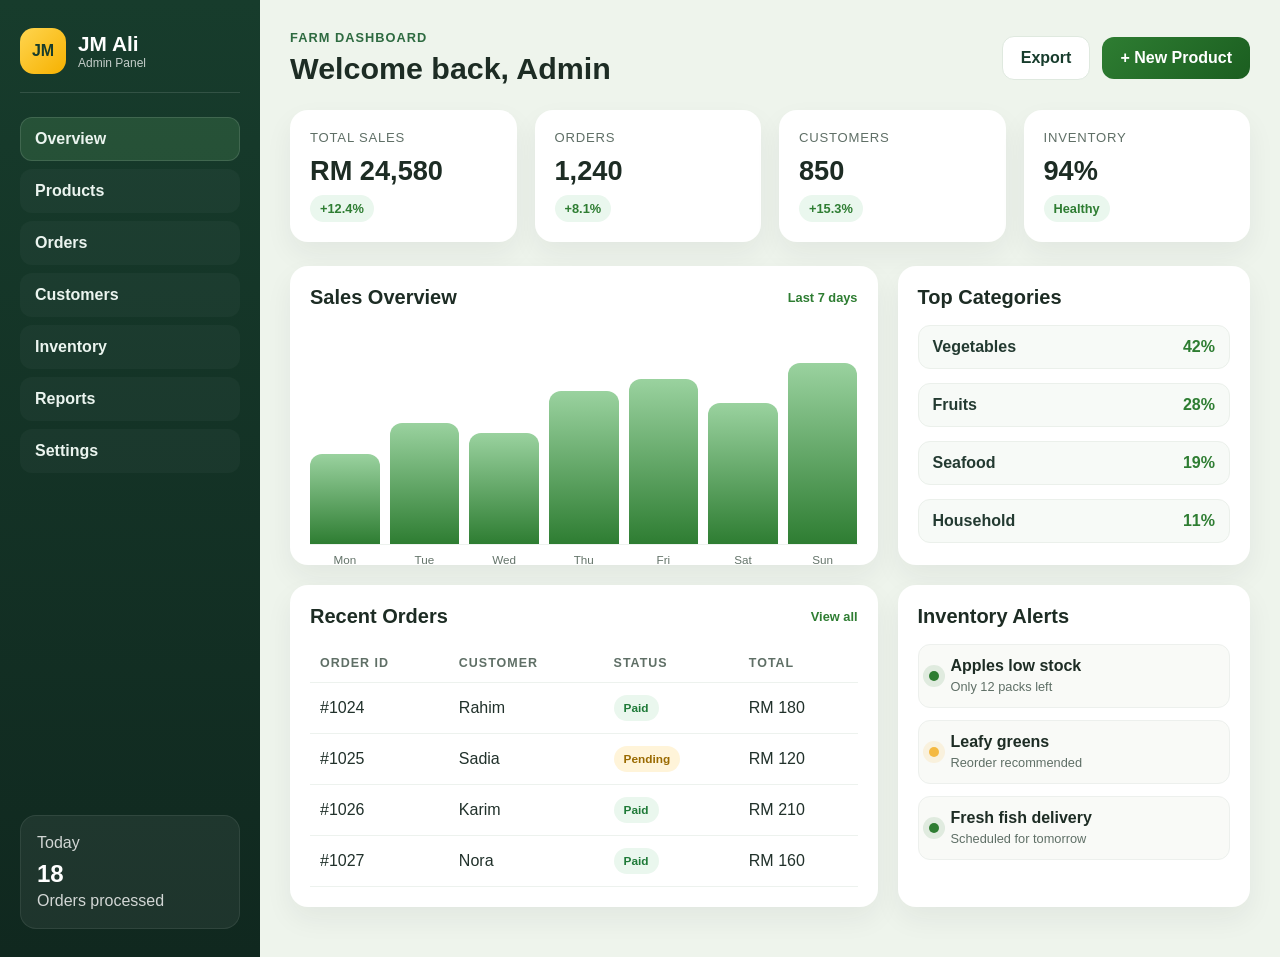
==== Admin/index.html @ f3543692 "Added Admin Page" ====
<!DOCTYPE html>
<html lang="en">
<head>
    <meta charset="UTF-8">
    <meta name="viewport" content="width=device-width, initial-scale=1.0">
    <title>JM Ali Admin</title>
    <link rel="stylesheet" href="css/admin.css">
</head>
<body>
    <div class="admin-shell">
        <aside class="sidebar">
            <div class="brand">
                <div class="brand-mark">JM</div>
                <div class="brand-text">
                    <strong>JM Ali</strong>
                    <span>Admin Panel</span>
                </div>
            </div>

            <nav class="nav-menu" aria-label="Sidebar navigation">
                <a class="nav-item active" href="#">Overview</a>
                <a class="nav-item" href="#">Products</a>
                <a class="nav-item" href="#">Orders</a>
                <a class="nav-item" href="#">Customers</a>
                <a class="nav-item" href="#">Inventory</a>
                <a class="nav-item" href="#">Reports</a>
                <a class="nav-item" href="#">Settings</a>
            </nav>

            <div class="sidebar-card">
                <p>Today</p>
                <strong>18</strong>
                <span>Orders processed</span>
            </div>
        </aside>

        <main class="main-panel">
            <header class="topbar">
                <div>
                    <p class="eyebrow">Farm Dashboard</p>
                    <h1>Welcome back, Admin</h1>
                </div>

                <div class="topbar-actions">
                    <button class="ghost-btn">Export</button>
                    <button class="primary-btn">+ New Product</button>
                </div>
            </header>

            <section class="stats-grid">
                <div class="stat-card">
                    <p class="label">Total Sales</p>
                    <div class="value">RM 24,580</div>
                    <span class="trend">+12.4%</span>
                </div>

                <div class="stat-card">
                    <p class="label">Orders</p>
                    <div class="value">1,240</div>
                    <span class="trend">+8.1%</span>
                </div>

                <div class="stat-card">
                    <p class="label">Customers</p>
                    <div class="value">850</div>
                    <span class="trend">+15.3%</span>
                </div>

                <div class="stat-card">
                    <p class="label">Inventory</p>
                    <div class="value">94%</div>
                    <span class="trend">Healthy</span>
                </div>
            </section>

            <section class="main-grid">
                <div class="panel">
                    <div class="panel-header">
                        <h2>Sales Overview</h2>
                        <span>Last 7 days</span>
                    </div>

                    <div class="chart" aria-label="Sales chart">
                        <span data-label="Mon" style="--h: 45%;"></span>
                        <span data-label="Tue" style="--h: 60%;"></span>
                        <span data-label="Wed" style="--h: 55%;"></span>
                        <span data-label="Thu" style="--h: 76%;"></span>
                        <span data-label="Fri" style="--h: 82%;"></span>
                        <span data-label="Sat" style="--h: 70%;"></span>
                        <span data-label="Sun" style="--h: 90%;"></span>
                    </div>
                </div>

                <div class="panel">
                    <div class="panel-header">
                        <h2>Top Categories</h2>
                    </div>

                    <ul class="category-list">
                        <li><span>Vegetables</span><strong>42%</strong></li>
                        <li><span>Fruits</span><strong>28%</strong></li>
                        <li><span>Seafood</span><strong>19%</strong></li>
                        <li><span>Household</span><strong>11%</strong></li>
                    </ul>
                </div>
            </section>

            <section class="table-grid">
                <div class="panel">
                    <div class="panel-header">
                        <h2>Recent Orders</h2>
                        <a href="#">View all</a>
                    </div>

                    <table class="table">
                        <thead>
                            <tr>
                                <th>Order ID</th>
                                <th>Customer</th>
                                <th>Status</th>
                                <th>Total</th>
                            </tr>
                        </thead>
                        <tbody>
                            <tr>
                                <td>#1024</td>
                                <td>Rahim</td>
                                <td><span class="status paid">Paid</span></td>
                                <td>RM 180</td>
                            </tr>
                            <tr>
                                <td>#1025</td>
                                <td>Sadia</td>
                                <td><span class="status pending">Pending</span></td>
                                <td>RM 120</td>
                            </tr>
                            <tr>
                                <td>#1026</td>
                                <td>Karim</td>
                                <td><span class="status paid">Paid</span></td>
                                <td>RM 210</td>
                            </tr>
                            <tr>
                                <td>#1027</td>
                                <td>Nora</td>
                                <td><span class="status paid">Paid</span></td>
                                <td>RM 160</td>
                            </tr>
                        </tbody>
                    </table>
                </div>

                <div class="panel">
                    <div class="panel-header">
                        <h2>Inventory Alerts</h2>
                    </div>

                    <div class="alert-list">
                        <div class="alert-item">
                            <span class="alert-dot"></span>
                            <div>
                                <strong>Apples low stock</strong>
                                <span>Only 12 packs left</span>
                            </div>
                        </div>

                        <div class="alert-item warning">
                            <span class="alert-dot"></span>
                            <div>
                                <strong>Leafy greens</strong>
                                <span>Reorder recommended</span>
                            </div>
                        </div>

                        <div class="alert-item">
                            <span class="alert-dot"></span>
                            <div>
                                <strong>Fresh fish delivery</strong>
                                <span>Scheduled for tomorrow</span>
                            </div>
                        </div>
                    </div>
                </div>
            </section>
        </main>
    </div>
</body>
</html>
---- Admin/css/admin.css ----
* {
    box-sizing: border-box;
}

body {
    margin: 0;
    font-family: 'Segoe UI', Tahoma, Geneva, Verdana, sans-serif;
    background: #f5f7f3;
    color: #21312b;
}

button,
a {
    font: inherit;
}

.admin-shell {
    display: flex;
    min-height: 100vh;
    background: #eef4ec;
}

.sidebar {
    width: 260px;
    background: linear-gradient(180deg, #173c2c 0%, #10281f 100%);
    color: #ffffff;
    padding: 28px 20px;
    display: flex;
    flex-direction: column;
    gap: 24px;
}

.brand {
    display: flex;
    align-items: center;
    gap: 12px;
    padding-bottom: 18px;
    border-bottom: 1px solid rgba(255,255,255,0.12);
}

.brand-mark {
    width: 46px;
    height: 46px;
    border-radius: 14px;
    background: linear-gradient(135deg, #ffd54f, #f6b100);
    display: flex;
    align-items: center;
    justify-content: center;
    color: #173c2c;
    font-weight: 800;
}

.brand-text {
    display: flex;
    flex-direction: column;
}

.brand-text strong {
    font-size: 1.3rem;
    line-height: 1.2;
}

.brand-text span {
    opacity: 0.75;
    font-size: 0.75rem;
}

.nav-menu {
    display: flex;
    flex-direction: column;
    gap: 8px;
}

.nav-item {
    text-decoration: none;
    color: #ebf4ef;
    background: rgba(255,255,255,0.03);
    border: 1px solid transparent;
    border-radius: 12px;
    padding: 12px 14px;
    transition: 0.2s ease;
    font-weight: 600;
}

.nav-item:hover,
.nav-item.active {
    background: rgba(110, 196, 116, 0.18);
    border-color: rgba(255,255,255,0.12);
}

.sidebar-card {
    margin-top: auto;
    background: rgba(255,255,255,0.06);
    border: 1px solid rgba(255,255,255,0.08);
    border-radius: 16px;
    padding: 18px 16px;
}

.sidebar-card p,
.sidebar-card span {
    margin: 0;
    display: block;
    opacity: 0.8;
}

.sidebar-card strong {
    display: block;
    margin: 8px 0 4px;
    font-size: 1.5rem;
}

.main-panel {
    flex: 1;
    padding: 30px;
}

.topbar {
    display: flex;
    align-items: center;
    justify-content: space-between;
    gap: 16px;
    margin-bottom: 24px;
}

.eyebrow {
    margin: 0 0 6px;
    font-size: 0.8rem;
    letter-spacing: 0.08em;
    text-transform: uppercase;
    color: #2d6a40;
    font-weight: 700;
}

.topbar h1 {
    margin: 0;
    font-size: clamp(1.9rem, 2vw, 2.6rem);
    color: #1d2c24;
}

.topbar-actions {
    display: flex;
    align-items: center;
    gap: 12px;
}

.primary-btn,
.ghost-btn {
    border: none;
    border-radius: 12px;
    padding: 12px 18px;
    font-weight: 700;
    cursor: pointer;
    transition: transform 0.2s ease;
}

.primary-btn:hover,
.ghost-btn:hover {
    transform: translateY(-1px);
}

.primary-btn {
    background: linear-gradient(135deg, #2e7d32, #1b5e20);
    color: white;
}

.ghost-btn {
    background: #fff;
    color: #173c2c;
    border: 1px solid #dfe9df;
}

.stats-grid {
    display: grid;
    grid-template-columns: repeat(auto-fit, minmax(190px, 1fr));
    gap: 18px;
    margin-bottom: 24px;
}

.stat-card {
    background: white;
    border-radius: 18px;
    padding: 20px;
    box-shadow: 0 12px 28px rgba(30, 41, 59, 0.06);
}

.stat-card .label {
    margin: 0 0 10px;
    font-size: 0.82rem;
    color: #5f6f66;
    text-transform: uppercase;
    letter-spacing: 0.06em;
}

.stat-card .value {
    font-size: clamp(1.7rem, 2.1vw, 2.3rem);
    font-weight: 800;
    color: #1d2c24;
}

.stat-card .trend {
    display: inline-block;
    margin-top: 8px;
    font-size: 0.8rem;
    font-weight: 700;
    padding: 6px 10px;
    border-radius: 999px;
    background: #eaf7ee;
    color: #2e7d32;
}

.main-grid,
.table-grid {
    display: grid;
    grid-template-columns: 1.5fr 0.9fr;
    gap: 20px;
    margin-bottom: 20px;
}

.panel {
    background: white;
    border-radius: 18px;
    box-shadow: 0 12px 28px rgba(30, 41, 59, 0.06);
    padding: 20px;
}

.panel-header {
    display: flex;
    align-items: center;
    justify-content: space-between;
    gap: 12px;
    margin-bottom: 16px;
}

.panel-header h2 {
    margin: 0;
    font-size: 1.25rem;
    color: #1d2c24;
}

.panel-header span,
.panel-header a {
    font-size: 0.8rem;
    color: #2e7d32;
    text-decoration: none;
    font-weight: 700;
}

.chart {
    height: 220px;
    display: flex;
    align-items: flex-end;
    gap: 10px;
    padding-top: 18px;
    border-bottom: 1px solid #edf2ee;
}

.chart span {
    flex: 1;
    height: var(--h);
    min-height: 30px;
    border-radius: 12px 12px 0 0;
    background: linear-gradient(180deg, #9ad29f, #2e7d32);
    position: relative;
}

.chart span::after {
    content: attr(data-label);
    position: absolute;
    bottom: -22px;
    left: 50%;
    transform: translateX(-50%);
    font-size: 0.73rem;
    color: #64746a;
}

.category-list {
    list-style: none;
    margin: 0;
    padding: 0;
    display: grid;
    gap: 14px;
}

.category-list li {
    display: flex;
    align-items: center;
    justify-content: space-between;
    gap: 12px;
    background: #f7faf7;
    border: 1px solid #ebf0eb;
    border-radius: 12px;
    padding: 12px 14px;
}

.category-list span {
    font-weight: 600;
    color: #233a31;
}

.category-list strong {
    color: #2e7d32;
}

.table {
    width: 100%;
    border-collapse: collapse;
}

.table th,
.table td {
    text-align: left;
    padding: 12px 10px;
    border-bottom: 1px solid #edf2ee;
}

.table th {
    color: #5f6f66;
    font-size: 0.78rem;
    text-transform: uppercase;
    letter-spacing: 0.08em;
}

.status {
    display: inline-block;
    border-radius: 999px;
    padding: 6px 10px;
    font-size: 0.74rem;
    font-weight: 700;
}

.status.paid {
    background: #eaf7ee;
    color: #1f7a38;
}

.status.pending {
    background: #fff4d9;
    color: #9a6a00;
}

.alert-list {
    display: grid;
    gap: 12px;
}

.alert-item {
    display: flex;
    align-items: center;
    gap: 12px;
    padding: 12px 10px;
    background: #f9faf7;
    border-radius: 12px;
    border: 1px solid #edf0ed;
}

.alert-dot {
    width: 10px;
    height: 10px;
    border-radius: 50%;
    background: #2e7d32;
    box-shadow: 0 0 0 6px rgba(46,125,50,0.12);
}

.alert-item.warning .alert-dot {
    background: #f4b942;
    box-shadow: 0 0 0 6px rgba(244,185,66,0.14);
}

.alert-item strong {
    display: block;
    margin-bottom: 2px;
    color: #1d2c24;
}

.alert-item span {
    font-size: 0.8rem;
    color: #5f6f66;
}

@media (max-width: 980px) {
    .admin-shell {
        flex-direction: column;
    }

    .sidebar {
        width: 100%;
    }

    .main-grid,
    .table-grid {
        grid-template-columns: 1fr;
    }
}

@media (max-width: 640px) {
    .main-panel {
        padding: 18px;
    }

    .topbar {
        flex-direction: column;
        align-items: flex-start;
    }

    .topbar-actions {
        width: 100%;
    }

    .primary-btn,
    .ghost-btn {
        flex: 1;
    }
}
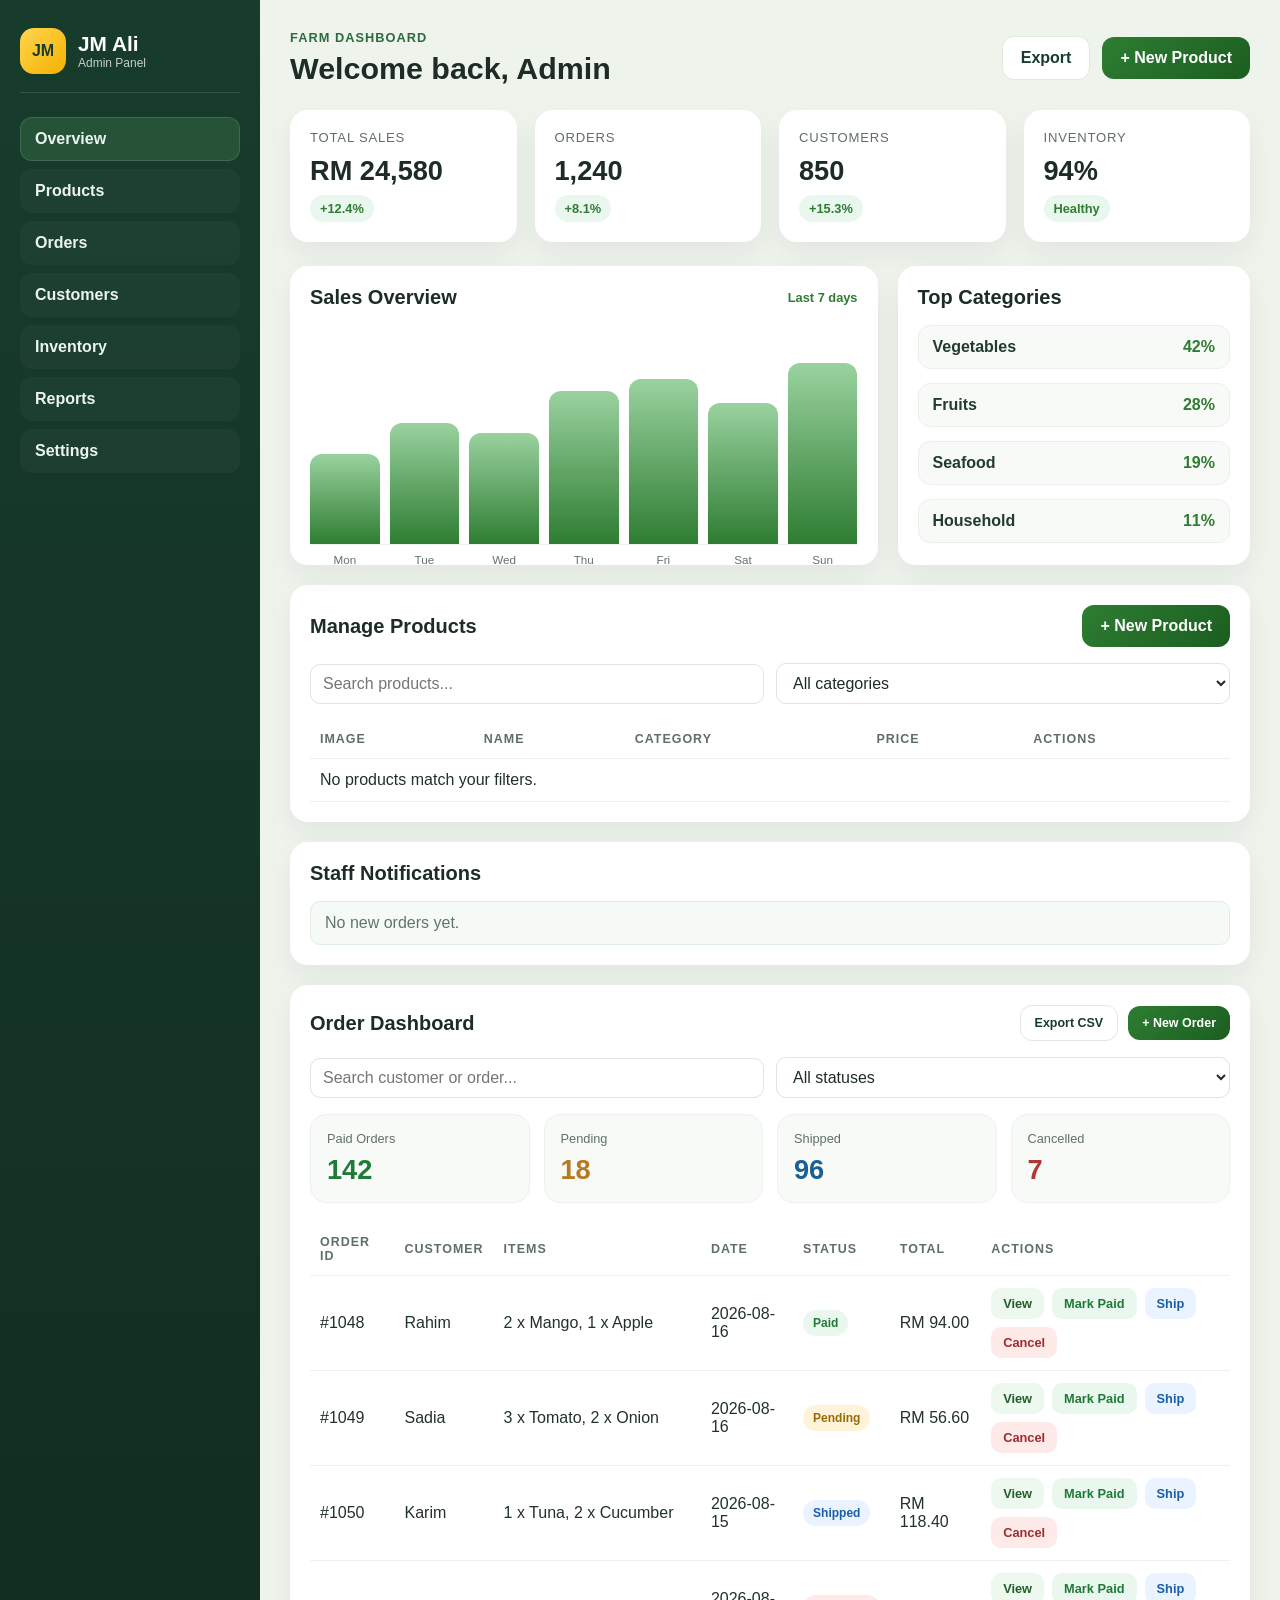
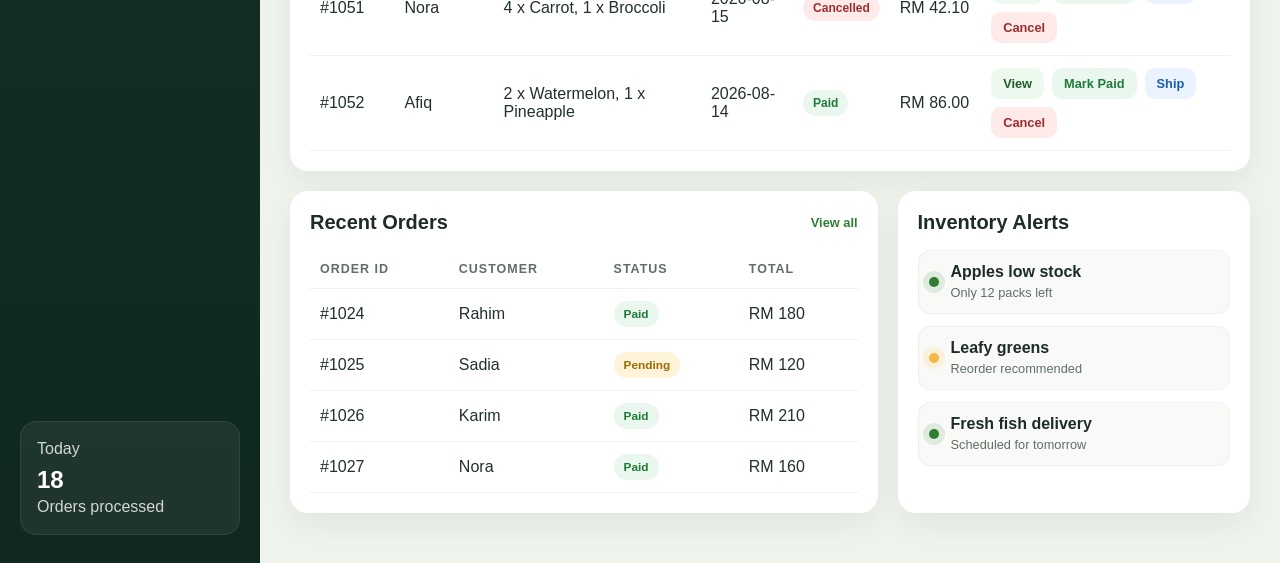
==== commit 696d8359: "Major Construction -Better Admin Page -More Comments -Full Update on Customer and Admin Page" ====
--- a/Admin/index.html
+++ b/Admin/index.html
@@ -7,6 +7,11 @@
     <link rel="stylesheet" href="css/admin.css">
 </head>
 <body>
+    <!-- ======================================
+         ADMIN DASHBOARD LAYOUT
+         This is the main control panel for staff.
+         It helps manage products, prices, and orders.
+    ======================================= -->
     <div class="admin-shell">
         <aside class="sidebar">
             <div class="brand">
@@ -43,7 +48,7 @@
 
                 <div class="topbar-actions">
                     <button class="ghost-btn">Export</button>
-                    <button class="primary-btn">+ New Product</button>
+                    <button id="open-product-form" class="primary-btn" type="button">+ New Product</button>
                 </div>
             </header>
 
@@ -105,6 +110,115 @@
                 </div>
             </section>
 
+            <!-- ======================================
+                 PRODUCT MANAGEMENT
+                 This section lets admin add, edit, and delete products.
+            ======================================= -->
+            <section class="panel product-management-panel">
+                <div class="panel-header">
+                    <h2>Manage Products</h2>
+                    <button id="open-product-form" class="primary-btn" type="button">+ New Product</button>
+                </div>
+
+                <div class="toolbar-row">
+                    <input id="product-search" type="search" placeholder="Search products..." aria-label="Search products">
+                    <select id="product-category-filter" aria-label="Filter products by category">
+                        <option value="All">All categories</option>
+                        <option value="Vegetables">Vegetables</option>
+                        <option value="Fruits">Fruits</option>
+                        <option value="Seafood">Seafood</option>
+                    </select>
+                </div>
+
+                <div class="product-list-wrapper">
+                    <table class="product-table">
+                        <thead>
+                            <tr>
+                                <th>Image</th>
+                                <th>Name</th>
+                                <th>Category</th>
+                                <th>Price</th>
+                                <th>Actions</th>
+                            </tr>
+                        </thead>
+                        <tbody id="admin-product-list"></tbody>
+                    </table>
+                </div>
+            </section>
+
+            <!-- ======================================
+                 STAFF NOTIFICATIONS
+                 These alerts appear when a customer submits an order.
+            ======================================= -->
+            <section class="panel notification-panel">
+                <div class="panel-header">
+                    <h2>Staff Notifications</h2>
+                </div>
+
+                <ul id="staff-notification-list" class="notification-list"></ul>
+            </section>
+
+            <!-- ======================================
+                 ORDER DASHBOARD
+                 This section shows customer orders and statuses.
+            ======================================= -->
+            <section class="orders-dashboard panel">
+                <div class="panel-header">
+                    <h2>Order Dashboard</h2>
+                    <div class="order-header-actions">
+                        <button class="ghost-btn small-btn" type="button">Export CSV</button>
+                        <button id="open-order-form" class="primary-btn small-btn" type="button">+ New Order</button>
+                    </div>
+                </div>
+
+                <div class="toolbar-row order-toolbar">
+                    <input id="order-search" type="search" placeholder="Search customer or order..." aria-label="Search orders">
+                    <select id="order-status-filter" aria-label="Filter orders by status">
+                        <option value="All">All statuses</option>
+                        <option value="Paid">Paid</option>
+                        <option value="Pending">Pending</option>
+                        <option value="Shipped">Shipped</option>
+                        <option value="Cancelled">Cancelled</option>
+                    </select>
+                </div>
+
+                <div class="order-summary-grid">
+                    <div class="summary-card success">
+                        <span>Paid Orders</span>
+                        <strong>142</strong>
+                    </div>
+                    <div class="summary-card warning">
+                        <span>Pending</span>
+                        <strong>18</strong>
+                    </div>
+                    <div class="summary-card info">
+                        <span>Shipped</span>
+                        <strong>96</strong>
+                    </div>
+                    <div class="summary-card danger">
+                        <span>Cancelled</span>
+                        <strong>7</strong>
+                    </div>
+                </div>
+
+                <div class="order-table-wrapper">
+                    <table class="order-table">
+                        <thead>
+                            <tr>
+                                <th>Order ID</th>
+                                <th>Customer</th>
+                                <th>Items</th>
+                                <th>Date</th>
+                                <th>Status</th>
+                                <th>Total</th>
+                                <th>Actions</th>
+                            </tr>
+                        </thead>
+                        <tbody id="orders-table-body"></tbody>
+                    </table>
+                </div>
+            </section>
+
             <section class="table-grid">
                 <div class="panel">
                     <div class="panel-header">
@@ -184,5 +298,104 @@
             </section>
         </main>
     </div>
+
+    <div id="product-modal" class="product-modal hidden" aria-hidden="true">
+        <div class="product-modal-content">
+            <div class="modal-header">
+                <h2>Add New Product</h2>
+                <button type="button" id="close-product-modal" class="close-modal" aria-label="Close product form">×</button>
+            </div>
+
+            <form id="product-form">
+                <div class="product-form-grid">
+                    <label>
+                        Product Name
+                        <input id="product-name" type="text" placeholder="Fresh Banana" required>
+                    </label>
+
+                    <label>
+                        Price
+                        <input id="product-price" type="text" placeholder="RM 6.20 / kg" required>
+                    </label>
+
+                    <label>
+                        Category
+                        <select id="product-category" required>
+                            <option value="Vegetables">Vegetables</option>
+                            <option value="Fruits">Fruits</option>
+                            <option value="Seafood">Seafood</option>
+                        </select>
+                    </label>
+
+                    <label>
+                        Product Image URL
+                        <input id="product-image-url" type="url" placeholder="https://example.com/image.jpg">
+                    </label>
+
+                    <label>
+                        Upload Image
+                        <input id="product-image-file" type="file" accept="image/*">
+                    </label>
+
+                    <input id="product-edit-index" type="hidden" value="">
+                </div>
+
+                <div class="modal-actions">
+                    <button type="button" id="cancel-product-form" class="ghost-btn">Cancel</button>
+                    <button type="submit" class="primary-btn">Save Product</button>
+                </div>
+            </form>
+        </div>
+    </div>
+
+    <div id="order-modal" class="product-modal hidden" aria-hidden="true">
+        <div class="product-modal-content">
+            <div class="modal-header">
+                <h2>Create New Order</h2>
+                <button type="button" id="close-order-modal" class="close-modal" aria-label="Close order form">×</button>
+            </div>
+
+            <form id="order-form">
+                <div class="product-form-grid">
+                    <label>
+                        Customer Name
+                        <input id="order-customer" type="text" placeholder="Rahim" required>
+                    </label>
+
+                    <label>
+                        Order Items
+                        <input id="order-items" type="text" placeholder="2 x Mango, 1 x Apple" required>
+                    </label>
+
+                    <label>
+                        Order Date
+                        <input id="order-date" type="date" required>
+                    </label>
+
+                    <label>
+                        Status
+                        <select id="order-status" required>
+                            <option value="Pending">Pending</option>
+                            <option value="Paid">Paid</option>
+                            <option value="Shipped">Shipped</option>
+                            <option value="Cancelled">Cancelled</option>
+                        </select>
+                    </label>
+
+                    <label>
+                        Total Amount
+                        <input id="order-total" type="text" placeholder="RM 72.00" required>
+                    </label>
+                </div>
+
+                <div class="modal-actions">
+                    <button type="button" id="cancel-order-form" class="ghost-btn">Cancel</button>
+                    <button type="submit" class="primary-btn">Save Order</button>
+                </div>
+            </form>
+        </div>
+    </div>
+
+    <script src="../js/script.js"></script>
 </body>
 </html>
--- a/Admin/css/admin.css
+++ b/Admin/css/admin.css
@@ -153,6 +153,83 @@
     transition: transform 0.2s ease;
 }
 
+.product-modal {
+    position: fixed;
+    inset: 0;
+    background: rgba(15, 23, 18, 0.5);
+    display: flex;
+    align-items: center;
+    justify-content: center;
+    padding: 20px;
+    z-index: 2000;
+}
+
+.product-modal.hidden {
+    display: none;
+}
+
+.product-modal-content {
+    width: min(560px, 100%);
+    background: #fff;
+    border-radius: 20px;
+    box-shadow: 0 22px 45px rgba(15, 23, 18, 0.18);
+    padding: 22px;
+}
+
+.modal-header {
+    display: flex;
+    align-items: center;
+    justify-content: space-between;
+    gap: 12px;
+    margin-bottom: 18px;
+}
+
+.modal-header h2 {
+    margin: 0;
+    color: #1d2c24;
+}
+
+.close-modal {
+    background: #eef5ee;
+    color: #173c2c;
+    border: none;
+    width: 38px;
+    height: 38px;
+    border-radius: 50%;
+    font-size: 1.5rem;
+    line-height: 1;
+    cursor: pointer;
+}
+
+.product-form-grid {
+    display: grid;
+    gap: 16px;
+}
+
+.product-form-grid label {
+    display: grid;
+    gap: 8px;
+    font-weight: 700;
+    color: #1d2c24;
+}
+
+.product-form-grid input,
+.product-form-grid select {
+    border: 1px solid #dfe6df;
+    border-radius: 10px;
+    padding: 12px 14px;
+    font: inherit;
+    color: #1d2c24;
+    background: #fff;
+}
+
+.modal-actions {
+    display: flex;
+    justify-content: flex-end;
+    gap: 12px;
+    margin-top: 20px;
+}
+
 .primary-btn:hover,
 .ghost-btn:hover {
     transform: translateY(-1px);
@@ -306,6 +383,247 @@
     border-collapse: collapse;
 }
 
+.notification-panel {
+    margin-bottom: 20px;
+}
+
+.notification-list {
+    list-style: none;
+    padding: 0;
+    margin: 0;
+    display: grid;
+    gap: 12px;
+}
+
+.notification-item {
+    background: #f6faf7;
+    border: 1px solid #dfeee1;
+    border-radius: 10px;
+    padding: 12px 14px;
+}
+
+.notification-item.empty {
+    color: #62756a;
+}
+
+.notification-title {
+    font-weight: 700;
+    color: #173c2c;
+    margin-bottom: 4px;
+}
+
+.notification-message {
+    color: #30463d;
+    margin-bottom: 6px;
+}
+
+.notification-time {
+    font-size: 0.76rem;
+    color: #6a7d75;
+}
+
+.product-management-panel {
+    margin-bottom: 20px;
+}
+
+.toolbar-row {
+    display: flex;
+    align-items: center;
+    gap: 12px;
+    margin-bottom: 16px;
+    flex-wrap: wrap;
+}
+
+.toolbar-row input,
+.toolbar-row select {
+    flex: 1;
+    min-width: 180px;
+    border: 1px solid #dde6de;
+    border-radius: 10px;
+    padding: 10px 12px;
+    font: inherit;
+    color: #1d2c24;
+    background: #fff;
+}
+
+.orders-dashboard {
+    margin-bottom: 20px;
+}
+
+.order-header-actions {
+    display: flex;
+    align-items: center;
+    gap: 10px;
+}
+
+.small-btn {
+    padding: 10px 14px;
+    font-size: 0.78rem;
+}
+
+.order-summary-grid {
+    display: grid;
+    grid-template-columns: repeat(auto-fit, minmax(160px, 1fr));
+    gap: 14px;
+    margin-bottom: 20px;
+}
+
+.summary-card {
+    background: #f8faf8;
+    border: 1px solid #edf2ee;
+    border-radius: 16px;
+    padding: 16px;
+}
+
+.summary-card span {
+    display: block;
+    font-size: 0.8rem;
+    color: #61706a;
+    margin-bottom: 8px;
+}
+
+.summary-card strong {
+    font-size: 1.7rem;
+    color: #1d2c24;
+}
+
+.summary-card.success strong {
+    color: #1f7a38;
+}
+
+.summary-card.warning strong {
+    color: #b7791f;
+}
+
+.summary-card.info strong {
+    color: #1c5f96;
+}
+
+.summary-card.danger strong {
+    color: #b33636;
+}
+
+.product-table {
+    width: 100%;
+    border-collapse: collapse;
+}
+
+.product-table th,
+.product-table td {
+    text-align: left;
+    padding: 12px 10px;
+    border-bottom: 1px solid #edf2ee;
+    vertical-align: middle;
+}
+
+.product-table th {
+    color: #5f6f66;
+    font-size: 0.78rem;
+    text-transform: uppercase;
+    letter-spacing: 0.08em;
+}
+
+.product-table img {
+    width: 54px;
+    height: 54px;
+    object-fit: cover;
+    border-radius: 12px;
+    border: 1px solid #e6efe7;
+}
+
+.product-table .table-actions {
+    display: flex;
+    gap: 8px;
+    flex-wrap: wrap;
+}
+
+.product-table .small-btn,
+.order-actions .action-btn {
+    border: none;
+    border-radius: 10px;
+    padding: 8px 12px;
+    font-size: 0.8rem;
+    font-weight: 700;
+    cursor: pointer;
+}
+
+.product-table .edit-btn,
+.order-actions .review-btn {
+    background: #edf8ee;
+    color: #215e2a;
+}
+
+.product-table .delete-btn,
+.order-actions .cancel-btn {
+    background: #ffeaea;
+    color: #9d2d2d;
+}
+
+.order-actions {
+    display: flex;
+    gap: 8px;
+    flex-wrap: wrap;
+}
+
+.order-actions .ship-btn {
+    background: #eaf3ff;
+    color: #1b5ea7;
+}
+
+.order-actions .paid-btn {
+    background: #eaf7ee;
+    color: #1f7a38;
+}
+
+.order-table {
+    width: 100%;
+    border-collapse: collapse;
+}
+
+.order-table th,
+.order-table td {
+    text-align: left;
+    padding: 12px 10px;
+    border-bottom: 1px solid #edf2ee;
+    vertical-align: middle;
+}
+
+.order-table th {
+    color: #5f6f66;
+    font-size: 0.78rem;
+    text-transform: uppercase;
+    letter-spacing: 0.08em;
+}
+
+.status-pill {
+    display: inline-flex;
+    align-items: center;
+    padding: 6px 10px;
+    border-radius: 999px;
+    font-size: 0.75rem;
+    font-weight: 700;
+}
+
+.status-pill.pending {
+    background: #fff4d9;
+    color: #9a6a00;
+}
+
+.status-pill.paid {
+    background: #eaf7ee;
+    color: #1f7a38;
+}
+
+.status-pill.shipped {
+    background: #eaf3ff;
+    color: #1b5ea7;
+}
+
+.status-pill.cancelled {
+    background: #ffeaea;
+    color: #9d2d2d;
+}
+
 .table th,
 .table td {
     text-align: left;
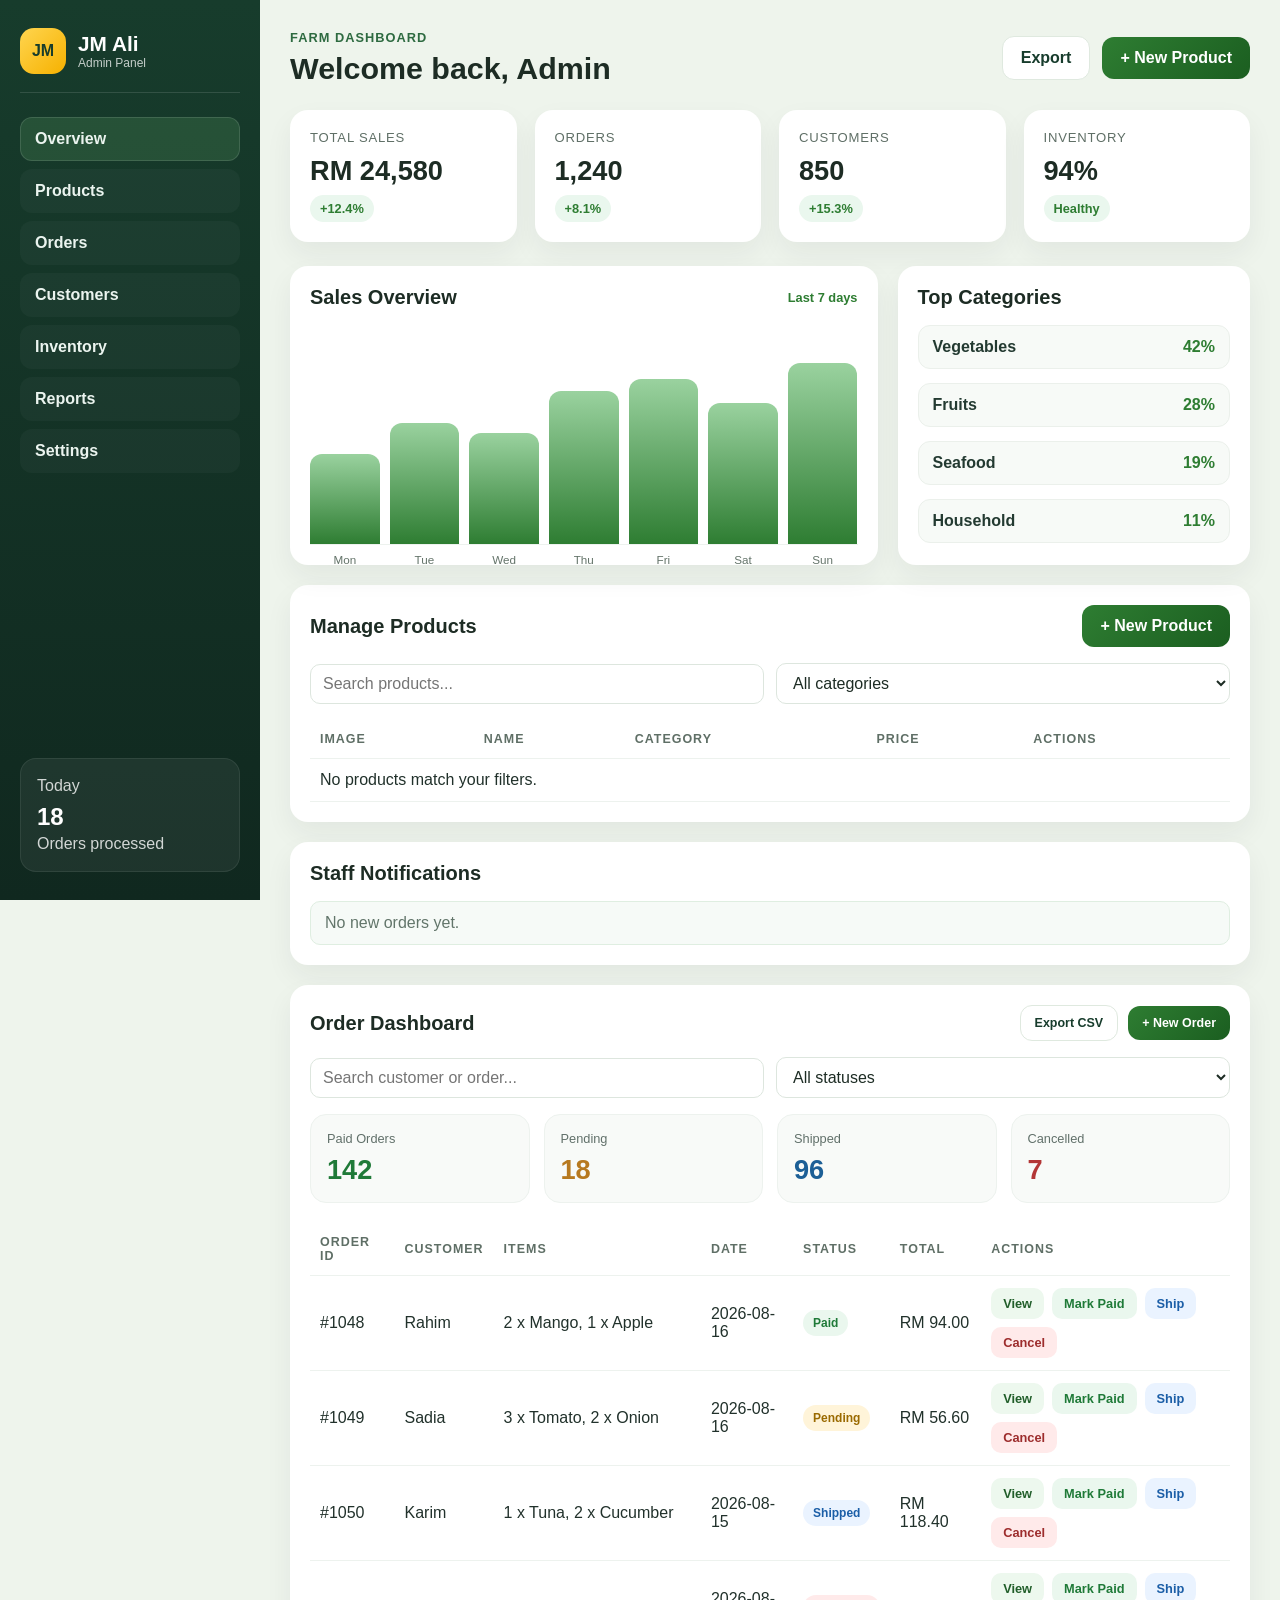
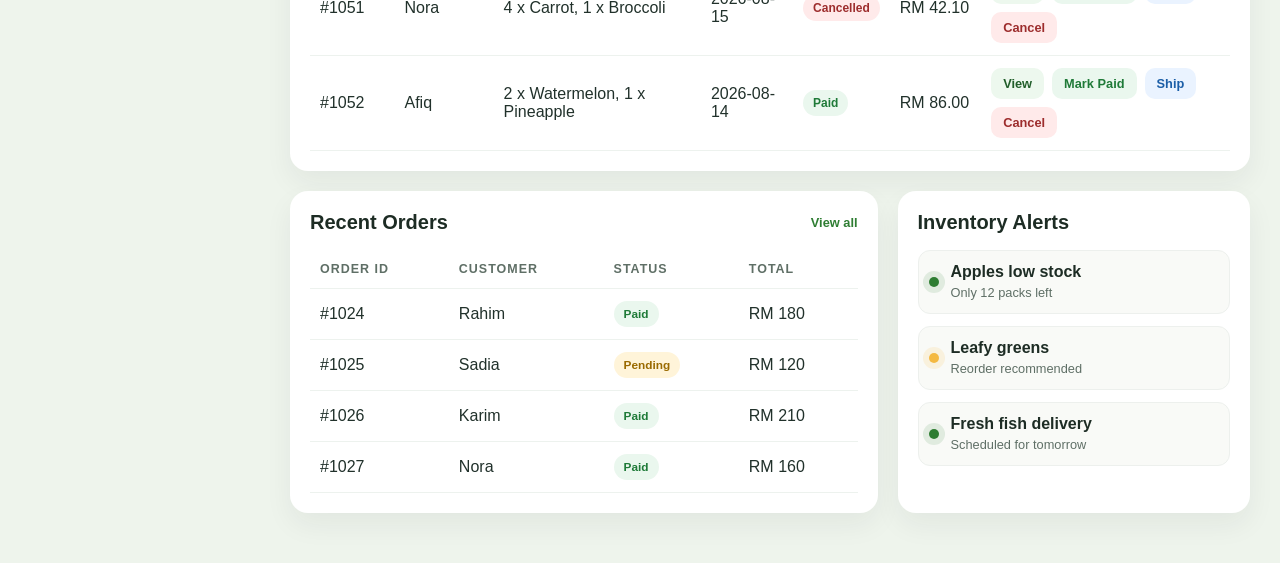
==== commit 8af3eda7: "Updated Home and Admin All functionalities enhanced" ====
--- a/Admin/index.html
+++ b/Admin/index.html
@@ -4,7 +4,7 @@
     <meta charset="UTF-8">
     <meta name="viewport" content="width=device-width, initial-scale=1.0">
     <title>JM Ali Admin</title>
-    <link rel="stylesheet" href="css/admin.css">
+    <link rel="stylesheet" href="./css/admin.css">
 </head>
 <body>
     <!-- ======================================
@@ -23,13 +23,13 @@
             </div>
 
             <nav class="nav-menu" aria-label="Sidebar navigation">
-                <a class="nav-item active" href="#">Overview</a>
-                <a class="nav-item" href="#">Products</a>
-                <a class="nav-item" href="#">Orders</a>
-                <a class="nav-item" href="#">Customers</a>
-                <a class="nav-item" href="#">Inventory</a>
-                <a class="nav-item" href="#">Reports</a>
-                <a class="nav-item" href="#">Settings</a>
+                <a class="nav-item active" href="./index.html">Overview</a>
+                <a class="nav-item" href="./products.html">Products</a>
+                <a class="nav-item" href="./orders.html">Orders</a>
+                <a class="nav-item" href="./customers.html">Customers</a>
+                <a class="nav-item" href="./inventory.html">Inventory</a>
+                <a class="nav-item" href="./reports.html">Reports</a>
+                <a class="nav-item" href="./settings.html">Settings</a>
             </nav>
 
             <div class="sidebar-card">
@@ -48,7 +48,7 @@
 
                 <div class="topbar-actions">
                     <button class="ghost-btn">Export</button>
-                    <button id="open-product-form" class="primary-btn" type="button">+ New Product</button>
+                    <button class="open-product-form primary-btn" type="button">+ New Product</button>
                 </div>
             </header>
 
@@ -114,10 +114,10 @@
                  PRODUCT MANAGEMENT
                  This section lets admin add, edit, and delete products.
             ======================================= -->
-            <section class="panel product-management-panel">
+            <section id="product-management" class="panel product-management-panel">
                 <div class="panel-header">
                     <h2>Manage Products</h2>
-                    <button id="open-product-form" class="primary-btn" type="button">+ New Product</button>
+                    <button class="open-product-form primary-btn" type="button">+ New Product</button>
                 </div>
 
                 <div class="toolbar-row">
--- a/Admin/css/admin.css
+++ b/Admin/css/admin.css
@@ -21,13 +21,17 @@
 }
 
 .sidebar {
+    position: sticky;
+    top: 0;
     width: 260px;
+    height: 100vh;
     background: linear-gradient(180deg, #173c2c 0%, #10281f 100%);
     color: #ffffff;
     padding: 28px 20px;
     display: flex;
     flex-direction: column;
     gap: 24px;
+    align-self: flex-start;
 }
 
 .brand {
@@ -701,7 +705,9 @@
     }
 
     .sidebar {
+        position: static;
         width: 100%;
+        height: auto;
     }
 
     .main-grid,
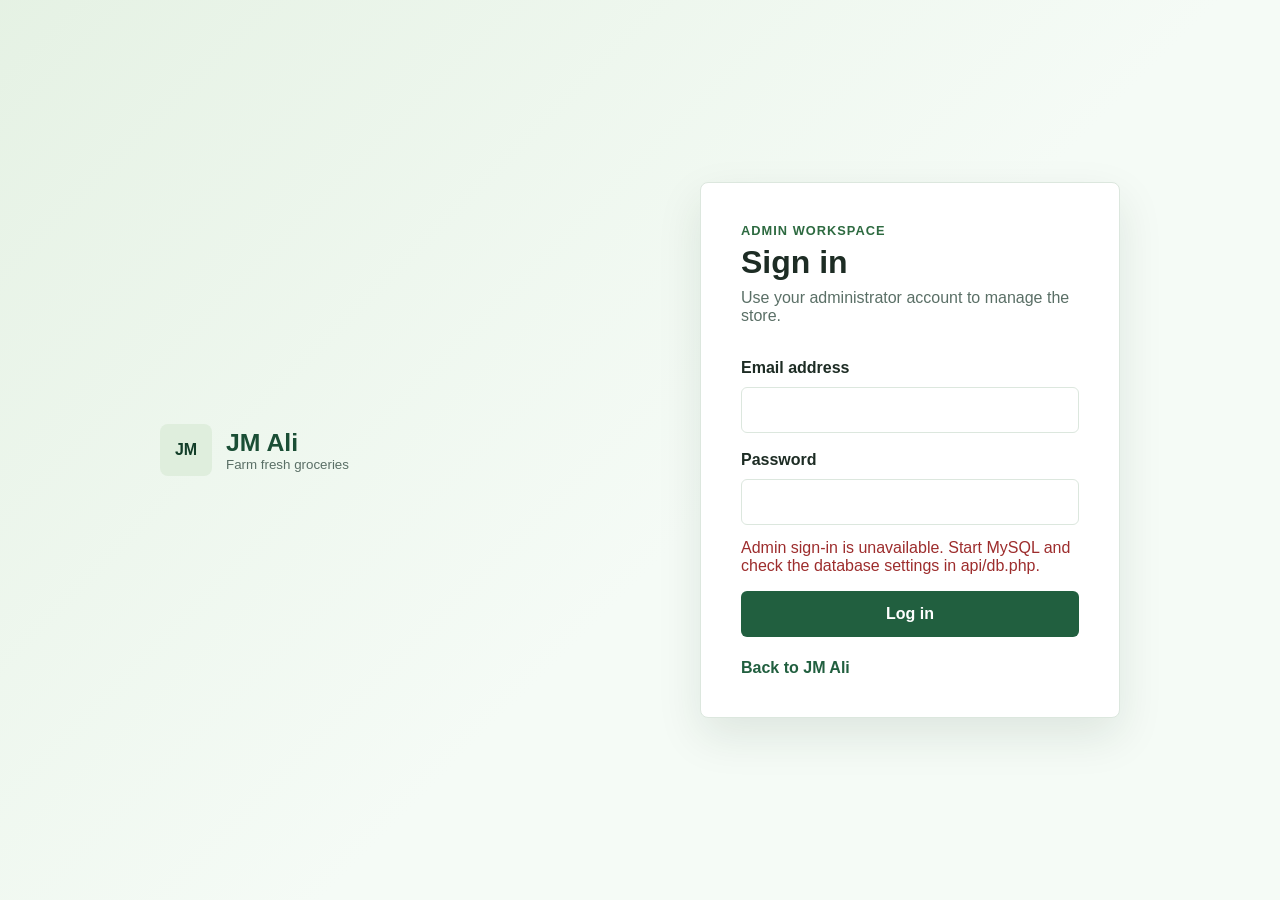
==== commit 4c556576: "Add admin authentication and login flow This commit adds a dedicated admin authentication flow for t" ====
--- a/Admin/index.html
+++ b/Admin/index.html
@@ -396,6 +396,7 @@
         </div>
     </div>
 
+    <script src="./js/admin.js"></script>
     <script src="../js/script.js"></script>
 </body>
 </html>
--- a/Admin/css/admin.css
+++ b/Admin/css/admin.css
@@ -1,3 +1,15 @@
+:root {
+    --green-900: #123d28;
+    --green-800: #1a4e35;
+    --green-700: #215f3f;
+    --green-600: #2e7d32;
+    --green-100: #ebf7ee;
+    --green-50: #f5fbf6;
+    --text: #1d2c24;
+    --muted: #5a6f66;
+    --border: #dce7de;
+}
+
 * {
     box-sizing: border-box;
 }
@@ -5,8 +17,8 @@
 body {
     margin: 0;
     font-family: 'Segoe UI', Tahoma, Geneva, Verdana, sans-serif;
-    background: #f5f7f3;
-    color: #21312b;
+    background: var(--green-50);
+    color: var(--text);
 }
 
 button,
@@ -17,7 +29,7 @@
 .admin-shell {
     display: flex;
     min-height: 100vh;
-    background: #eef4ec;
+    background: var(--green-50);
 }
 
 .sidebar {
@@ -25,7 +37,7 @@
     top: 0;
     width: 260px;
     height: 100vh;
-    background: linear-gradient(180deg, #173c2c 0%, #10281f 100%);
+    background: var(--green-900);
     color: #ffffff;
     padding: 28px 20px;
     display: flex;
@@ -46,11 +58,11 @@
     width: 46px;
     height: 46px;
     border-radius: 14px;
-    background: linear-gradient(135deg, #ffd54f, #f6b100);
+    background: var(--sage, #dfeedd);
     display: flex;
     align-items: center;
     justify-content: center;
-    color: #173c2c;
+    color: var(--green-900);
     font-weight: 800;
 }
 
@@ -240,7 +252,7 @@
 }
 
 .primary-btn {
-    background: linear-gradient(135deg, #2e7d32, #1b5e20);
+    background: var(--green-700);
     color: white;
 }
 
@@ -735,3 +747,156 @@
         flex: 1;
     }
 }
+
+body.auth-checking .admin-shell {
+    visibility: hidden;
+}
+
+.signout-btn {
+    width: 100%;
+    text-align: left;
+    cursor: pointer;
+}
+
+.admin-login-page {
+    min-height: 100vh;
+    background-color: #f5fbf6;
+    background-image: linear-gradient(135deg, rgba(223, 238, 221, 0.72), transparent 56%);
+}
+
+.login-layout {
+    width: min(960px, calc(100% - 32px));
+    min-height: 100vh;
+    margin: 0 auto;
+    display: grid;
+    grid-template-columns: 1fr minmax(300px, 420px);
+    align-items: center;
+    gap: clamp(32px, 8vw, 100px);
+    padding: 48px 0;
+}
+
+.login-brand {
+    display: flex;
+    align-items: center;
+    gap: 14px;
+    color: var(--green-800);
+    text-decoration: none;
+}
+
+.login-brand .brand-mark {
+    flex: 0 0 52px;
+    width: 52px;
+    height: 52px;
+    border-radius: 8px;
+}
+
+.login-brand strong,
+.login-brand small {
+    display: block;
+}
+
+.login-brand strong {
+    font-size: 1.55rem;
+}
+
+.login-brand small {
+    color: var(--muted);
+}
+
+.login-panel {
+    padding: clamp(24px, 5vw, 40px);
+    background: #fff;
+    border: 1px solid var(--border);
+    border-radius: 8px;
+    box-shadow: 0 18px 45px rgba(16, 45, 29, 0.1);
+}
+
+.login-panel h1 {
+    margin: 0;
+    color: var(--text);
+    font-size: 2rem;
+}
+
+.login-intro {
+    margin: 8px 0 26px;
+    color: var(--muted);
+}
+
+#admin-login-form {
+    display: grid;
+    gap: 10px;
+}
+
+#admin-login-form label {
+    margin-top: 8px;
+    color: var(--text);
+    font-weight: 700;
+}
+
+#admin-login-form input {
+    width: 100%;
+    min-height: 46px;
+    padding: 10px 12px;
+    border: 1px solid var(--border);
+    border-radius: 6px;
+    color: var(--text);
+    background: #fff;
+}
+
+#admin-login-form input:focus-visible,
+.signout-btn:focus-visible {
+    outline: 3px solid rgba(46, 125, 50, 0.24);
+    outline-offset: 2px;
+}
+
+#admin-login-form .primary-btn {
+    width: 100%;
+    min-height: 46px;
+    margin-top: 6px;
+    border-radius: 6px;
+}
+
+#admin-login-form .primary-btn:disabled {
+    opacity: 0.65;
+    cursor: wait;
+}
+
+.login-status {
+    min-height: 1.4em;
+    margin: 4px 0 0;
+    color: var(--muted);
+}
+
+.login-status.error {
+    color: #9d2d2d;
+}
+
+.storefront-link {
+    display: inline-block;
+    margin-top: 22px;
+    color: var(--green-700);
+    font-weight: 700;
+    text-decoration: none;
+}
+
+.panel,
+.stat-card,
+.summary-card,
+.sidebar-card,
+.nav-item,
+.primary-btn,
+.ghost-btn,
+.toolbar-row input,
+.toolbar-row select,
+.product-modal-content {
+    border-radius: 8px;
+}
+
+@media (max-width: 700px) {
+    .login-layout {
+        grid-template-columns: 1fr;
+        align-content: center;
+        gap: 28px;
+        max-width: 460px;
+    }
+}
